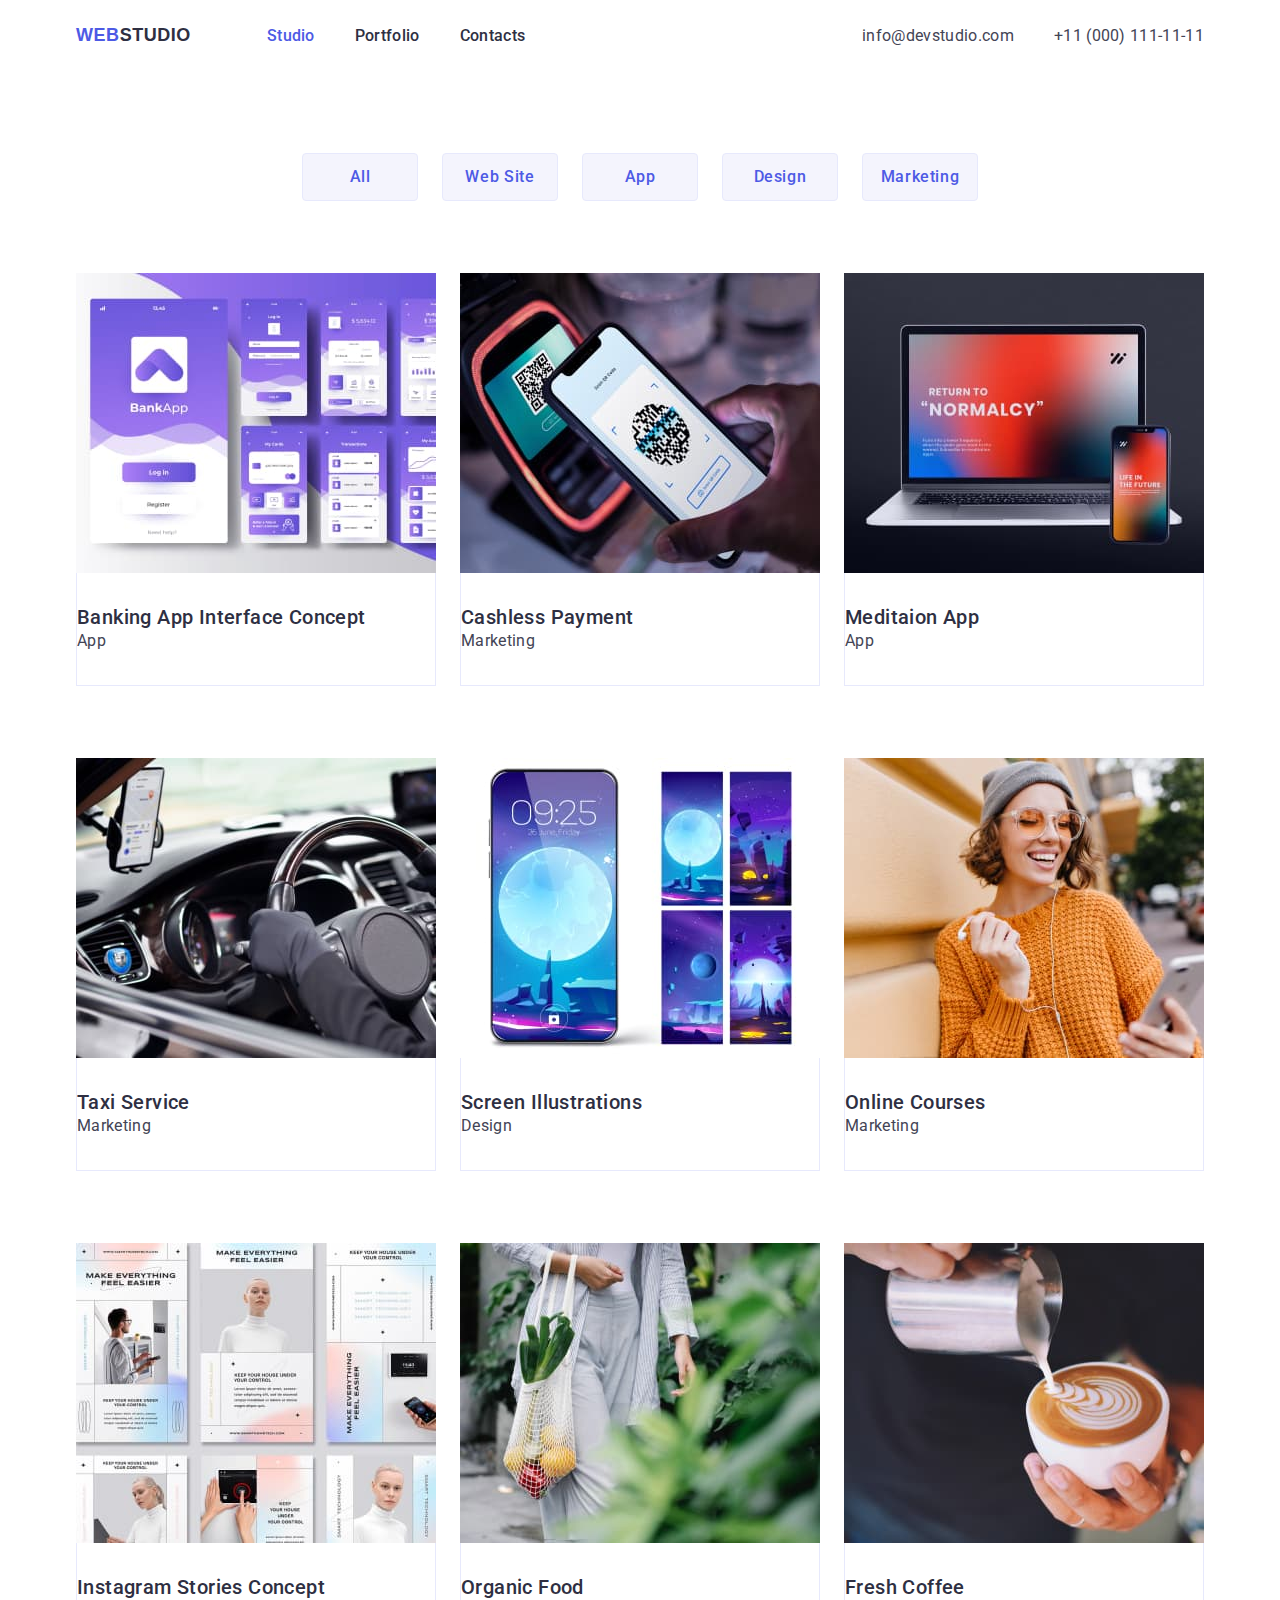
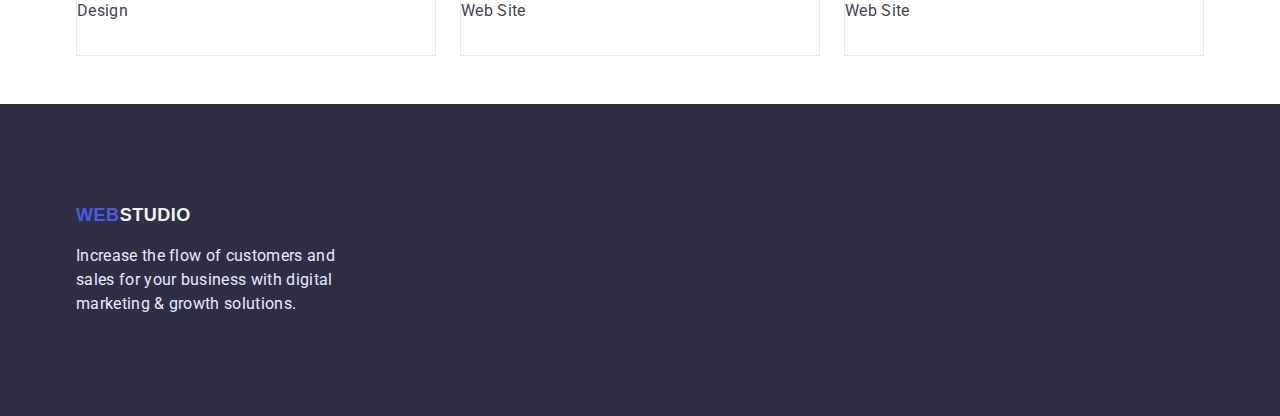
==== portfolio.html @ 5749888b "Initial commit" ====
<!DOCTYPE html>
<html lang="en">
  <head>
    <meta charset="UTF-8" />
    <meta http-equiv="X-UA-Compatible" content="IE=edge" />
    <meta name="viewport" content="width=device-width, initial-scale=1.0" />
    <title>Web Studio</title>
    <link rel="preconnect" href="https://fonts.googleapis.com" />
    <link rel="preconnect" href="https://fonts.gstatic.com" crossorigin />
    <link
      href="https://fonts.googleapis.com/css2?family=Raleway:wght@800&family=Roboto:wght@400;500;700;900&display=swap"
      rel="stylesheet"
    />
    <link
      rel="stylesheet"
      href="https://cdnjs.cloudflare.com/ajax/libs/modern-normalize/1.0.0/modern-normalize.min.css"
    />
    <!-- modern-normalize -->
    <link
      rel="stylesheet"
      href="https://cdn.jsdelivr.net/npm/modern-normalize@1.1.0/modern-normalize.min.css"
    />
    <!-- customs-styles -->
    <link rel="stylesheet" href="./css/styles.css" />
  </head>

  <body>
    <header>
      <!--Navigation-->
      <div class="container-navigation container">
        <!--Navigation-->
        <nav class="navigation">
          <a href="index.html" class="link logo-dark">
            <span class="logo-web">WEB</span>STUDIO</a
          >
          <ul class="list menu">
            <li class="menu-item">
              <a class="menu-link link current" href="index.html">Studio</a>
            </li>
            <li class="menu-item">
              <a class="menu-link link" href="portfolio.html">Portfolio</a>
            </li>
            <li class="menu-item">
              <a class="menu-link link" href="">Contacts</a>
            </li>
          </ul>
        </nav>

        <!--Contact-->
        <div class="contact">
          <a class="link contact-link" href="mailto:info@devstudio.com"
            >info@devstudio.com</a
          >
          <a class="link contact-link" href="tel:+110001111111"
            >+11 (000) 111-11-11</a
          >
        </div>
      </div>
    </header>
    <main>
      <h1 class="visually-hidden">our projects</h1>
      <section>
        <!-- filter -->
        <div class="container">
          <ul class="list button-list">
            <li class="button-item">
              <button type="button" class="button-portfolio">All</button>
            </li>
            <li class="button-item">
              <button type="button" class="button-portfolio">Web Site</button>
            </li>
            <li class="button-item">
              <button type="button" class="button-portfolio">App</button>
            </li>
            <li class="button-item">
              <button type="button" class="button-portfolio">Design</button>
            </li>
            <li class="button-item">
              <button type="button" class="button-portfolio">Marketing</button>
            </li>
          </ul>
        </div>
        <!-- finger -->
        <div class="container">
          <ul class="list works-list">
            <!-- rov 1 -->

            <li class="works-item">
              <img
                class="works-img"
                src="img/project_card1_img1.jpg"
                width="360"
                alt="banking concept"
              />
              <div class="works-wrapper">
                <h3 class="works-name">Banking App Interface Concept</h3>
                <p class="works-product">App</p>
              </div>
            </li>
            <li class="works-item">
              <img
                class="works-img"
                src="img/project_card1_img2.jpg"
                width="360"
                alt="cashless payment"
              />
              <div class="works-wrapper">
                <h3 class="works-name">Cashless Payment</h3>
                <p class="works-product">Marketing</p>
              </div>
            </li>
            <li class="works-item">
              <img
                class="works-img"
                src="img/project_card1_img3.jpg"
                width="360"
                alt="meditaion app"
              />
              <div class="works-wrapper">
                <h3 class="works-name">Meditaion App</h3>
                <p class="works-product">App</p>
              </div>
            </li>

            <!-- rov 2 -->

            <li class="works-item">
              <img
                class="works-img"
                src="img/project_card2_img1.jpg"
                width="360"
                alt="taxi service"
              />
              <div class="works-wrapper">
                <h3 class="works-name">Taxi Service</h3>
                <p class="works-product">Marketing</p>
              </div>
            </li>
            <li class="works-item">
              <img
                class="works-img"
                src="img/project_card2_img2.jpg"
                width="360"
                alt="screen illustrations"
              />
              <div class="works-wrapper">
                <h3 class="works-name">Screen Illustrations</h3>
                <p class="works-product">Design</p>
              </div>
            </li>
            <li class="works-item">
              <img
                class="works-img"
                src="img/project_card2_img3.jpg"
                width="360"
                alt="online courses"
              />
              <div class="works-wrapper">
                <h3 class="works-name">Online Courses</h3>
                <p class="works-product">Marketing</p>
              </div>
            </li>

            <!-- rov 3 -->

            <li class="works-item">
              <img
                class="works-img"
                src="img/project_card3_img1.jpg"
                width="360"
                alt="instagram concept"
              />
              <div class="works-wrapper">
                <h3 class="works-name">Instagram Stories Concept</h3>
                <p class="works-product">Design</p>
              </div>
            </li>
            <li class="works-item">
              <img
                class="works-img"
                src="img/project_card3_img2.jpg"
                width="360"
                alt="organic food"
              />
              <div class="works-wrapper">
                <h3 class="works-name">Organic Food</h3>
                <p class="works-product">Web Site</p>
              </div>
            </li>
            <li class="works-item">
              <img
                class="works-img"
                src="img/project_card3_img3.jpg"
                width="360"
                alt="fresh coffee"
              />
              <div class="works-wrapper">
                <h3 class="works-name">Fresh Coffee</h3>
                <p class="works-product">Web Site</p>
              </div>
            </li>
          </ul>
        </div>
      </section>
    </main>
    <!--Footer-->

    <footer class="footer-background">
      <div class="container">
        <a href="index.html" class="link logo-light">
          <span class="logo-web">WEB</span>STUDIO</a
        >

        <p class="footer-text">
          Increase the flow of customers and sales for your business with
          digital marketing & growth solutions.
        </p>
      </div>
    </footer>
  </body>
</html>
---- css/styles.css ----
/* Скасовуємо підкреслення у посилань */
  .link {
     text-decoration: none;
    }
 
    /* Прибираємо маркер */
  .list {
      list-style: none;
       }
:root{
    --primary-brand: #4D5AE5;
    --dark: #2E2F42;
    --success: #31D0AA;
    --text: #434455;
    --subtle-text: #8E8F99;
    --accent: #E7E9FC;
    --light: #F4F4FD;
    --button-aktive: #404bbf;
    --white-text-color: #ffffff;

    --main-font: Roboto, sans-serif;
    --secondary-font: Releway, sans-serif;


}
body{
    font-family:var(--main-font);
    background-color:var(--white-text-color);
    color:var(--text);
    font-size: 16px;
    letter-spacing: 0.02em;

}
.visually-hidden {
    position: absolute;
    width: 1px;
    height: 1px;
    margin: -1px;
    border: 0;
    padding: 0;

    white-space: nowrap;
    clip-path: inset(100%);
    clip: rect(0 0 0 0);
    overflow: hidden;
}
h1,h2,h3,h4,p{
    margin-top: 0;
    margin-bottom: 0;
}
ul,ol{
    margin-top: 0;
    margin-bottom: 0;
    padding-left: 0;
}
img {
    display: block;
}
 button{
    cursor: pointer;
 }
.container{
    width: 1158px;
    margin-left: auto;
    margin-right: auto;
    padding-left: 15px;
    padding-right: 15px;
}
/* logo */
 .logo-web {
    font-family:var(--secondary-font);
        font-weight: 800;
        font-size: 18px;
        line-height: 1.33;
        display: flex;
        align-items: center;
        letter-spacing: 0.03em;
        text-transform: uppercase;
  color:var(--primary-brand);
}
.logo-dark {
        font-family:var(--secondary-font);
            font-weight: 800;
            font-size: 18px;
            line-height: 1.33;
            display: flex;
            align-items: center;
            letter-spacing: 0.03em;
            text-transform: uppercase;
    color:var(--dark);
margin-right: 76px;
padding-top: 24px;
padding-bottom: 24px;
}
.logo-dark:hover,
.logo-dark:focus{
    color:var(--primary-brand);
}
.logo-light {
        font-family:var(--secondary-font);
            font-weight: 800;
            font-size: 18px;
            line-height: 1.33;
            display: flex;
            align-items: center;
            letter-spacing: 0.03em;
            text-transform: uppercase;
    color:var(--light);
    padding-top: 100px;
    padding-left: auto;
}
.logo-light:hover,
.logo-light:focus{
    color: var(--primary-brand);
}

.page-header {



}
 /* < !--Navigation--> */
 .container-navigation{
    display: flex;
    align-items: center;


 }
.navigation {
    display: flex;
    align-items: center;
    margin-right: auto;
}



.menu {
    font-weight: 500;
    font-size: 16px;
    line-height: 1.5;

    letter-spacing: 0.02em;

    color:var(--dark);
    display: flex;
    gap: 40px;}


.menu-item {
    display: inline-block; 
 


}



 .menu-link {
    display: block;
    padding-top: 24px;
    padding-bottom: 24px;
    font-weight: 500;
    font-size: 16px;
    line-height: 1.5;
    letter-spacing: 0.02em;

    color:var(--dark);}

.menu-link:hover,
.menu-link:focus { 

    color:var(--primary-brand);}
.current{
    color: var(--primary-brand);
}    
 

    
/* < !--Contact--> */
.contact{
    display: flex;
    align-items: center;
    gap: 40px;
}
.contact-link {
    font-weight: 400;
    font-size: 16px;
    line-height: 1.5;
    letter-spacing: 0.02em;
     color:var(--text); 
  padding-top: 24px;
  padding-bottom: 24px;
}

.contact-link:hover,
.contact-link:focus {

  color:var(--primary-brand);} 



.contact-phone-number {}
.contact-mail{}

/* < !--Section--> */
.hero{
    background-color:var(--dark);
}
.hero-title {
    font-weight: 700;
    font-size: 56px;
    line-height: 1.1;
    padding-top: 188px;
    width: 496px;
    margin-left: auto;
    margin-right: auto;
    
    

    text-align: center;
    letter-spacing: 0.02em;

    color:var(--white-text-color);}

   
    .hero-btn{
        font-family: inherit;
        margin-top: 40px;
        margin-left: auto;
        margin-right: auto;
        
        
        font-weight: 500;
            font-size: 16px;
            line-height: 1.2;
            display: flex;
            align-items: center;
            letter-spacing: 0.04em;
            color:var(--white-text-color);
            display: flex;
            

        flex-direction: row;
        align-items: flex-start;
         padding: 16px 32px; 
        gap: 10px;
        background-color:var(--primary-brand);
        box-shadow: 0px 4px 4px rgba(0, 0, 0, 0.15);
        border-radius: 4px;}
    .hero-btn:hover,
    .hero-btn:focus{
        background-color:var(--button-aktive);
        box-shadow: 0px 1px 6px rgba(46, 47, 66, 0.08), 0px 1px 1px rgba(46, 47, 66, 0.16), 0px 2px 1px rgba(46, 47, 66, 0.08);}
    .hero-btn:active{
        background-color:var(--button-aktive);
        box-shadow: 0px 4px 4px rgba(0, 0, 0, 0.15);}
         /* < !--Section1--> */
.list-container{
    display: flex;
    margin-top: 120px;
    align-items: center;
    gap: 24px;
}
        
                 .features-item {}
        
                 .features {
                    font-weight: 500;
                    font-size: 20px;
                    line-height: 1.2;
                    letter-spacing: 0.02em;
                    color:var(--dark);}
        
                 .features-text {
                    font-weight: 400;
                    font-size: 16px;
                    line-height: 1.5;
                    letter-spacing: 0.02em;
                    color:var(--text);
                width: 264px;}
        
                 .list-task {
                    display: flex;
                    flex-wrap: wrap;
                    gap: 24px;
                    /* padding-top: 72px; */
                    padding-bottom: 120px;
                 }
        
                 .task-img {
                 }
        
                 .team {
                    background-color:var(--light);
                 }
                 .team-wrapper{
                    background-color: #fff;
                
                     padding-top: 32px; 
                      padding-bottom: 32px; 
                      margin-bottom: 40px; 
                    border: none 
                 }
        
                 .section-title {
                    font-weight: 700;
                    font-size: 36px;
                    line-height: 1.1;
                    text-align: center; 
                    letter-spacing: 0.02em;
                    text-transform: capitalize;
                padding-top: 120px;
                padding-bottom: 72px;
                }
                .team-container{
                display: flex;
                gap: 24px;
                align-items: center;

                }
                 .team-item {}
        
                 .team-img {}
        
                 .team-name {
                    font-weight: 500;
                    font-size: 20px;
                    line-height: 1.2;
                    text-align: center;
                    letter-spacing: 0.02em;
                    color:var(--dark);
                    padding-top: 8px;
                
                }
        
                 .team-specialty {
                    
                    font-weight: 400;
                    font-size: 16px;
                    line-height: 1.5;
                    text-align: center;
                    letter-spacing: 0.02em;
                    color:var(--text);
                 ;} 
        
                 .footer-text {
                    width: 264px;
                    padding-top: 16px;
                    padding-bottom: 100px;
                    margin-left: auto
                    font-weight 400;
                    font-size: 16px;
                    line-height: 1.5;
                    letter-spacing: 0.02em;
                    color:var(--accent); 
                }
                    .footer-background {
                    background-color:  #2E2F42}

                .button-list {
                   
                display: flex;
                gap: 24px;
                justify-content: center;
                margin-top: 81px;
                margin-bottom: 72px;
                }
                .button-portfolio{
                    background:var(--light);
                    width: 116px;
                    height: 48px;
                    border: 1px solid #E7E9FC;
                    border-radius: 4px;
                    font-weight: 500;
                    font-size: 16px;
                    line-height: 24px;
                            
                           
                            
                            align-items: center;
                            text-align: center;
                            letter-spacing: 0.04em;
                        
                            color:var(--primary-brand);
                }

                .button-portfolio:hover,
                .button-portfolio:focus {
                     background-color:var(--button-aktive);
                     color:var(--white-text-color);
                }
                
                 .works-wrapper {
                    background-color: #fff;
                    box-sizing: border-box;
                    padding-top: 32px;
                    padding-bottom: 32px;
                    margin-bottom: 48px;
                    border: 1px solid #E7E9FC;
                    border-top: none;


                 }
                .works-list{
                    display: flex;
                    flex-wrap: wrap;
                    gap: 24px;




                }
                 .works-item {}
                
                .works-img {}

                 .works-name {
                    font-weight: 500;
                    font-size: 20px;
                    line-height: 1.2;
                
                    letter-spacing: 0.02em;
                    color:var(--dark);}
                
                .works-product {
                    font-weight: 400;
                    font-size: 16px;
                    line-height: 1.5;

                    letter-spacing: 0.02em;
                    color:var(--text);}
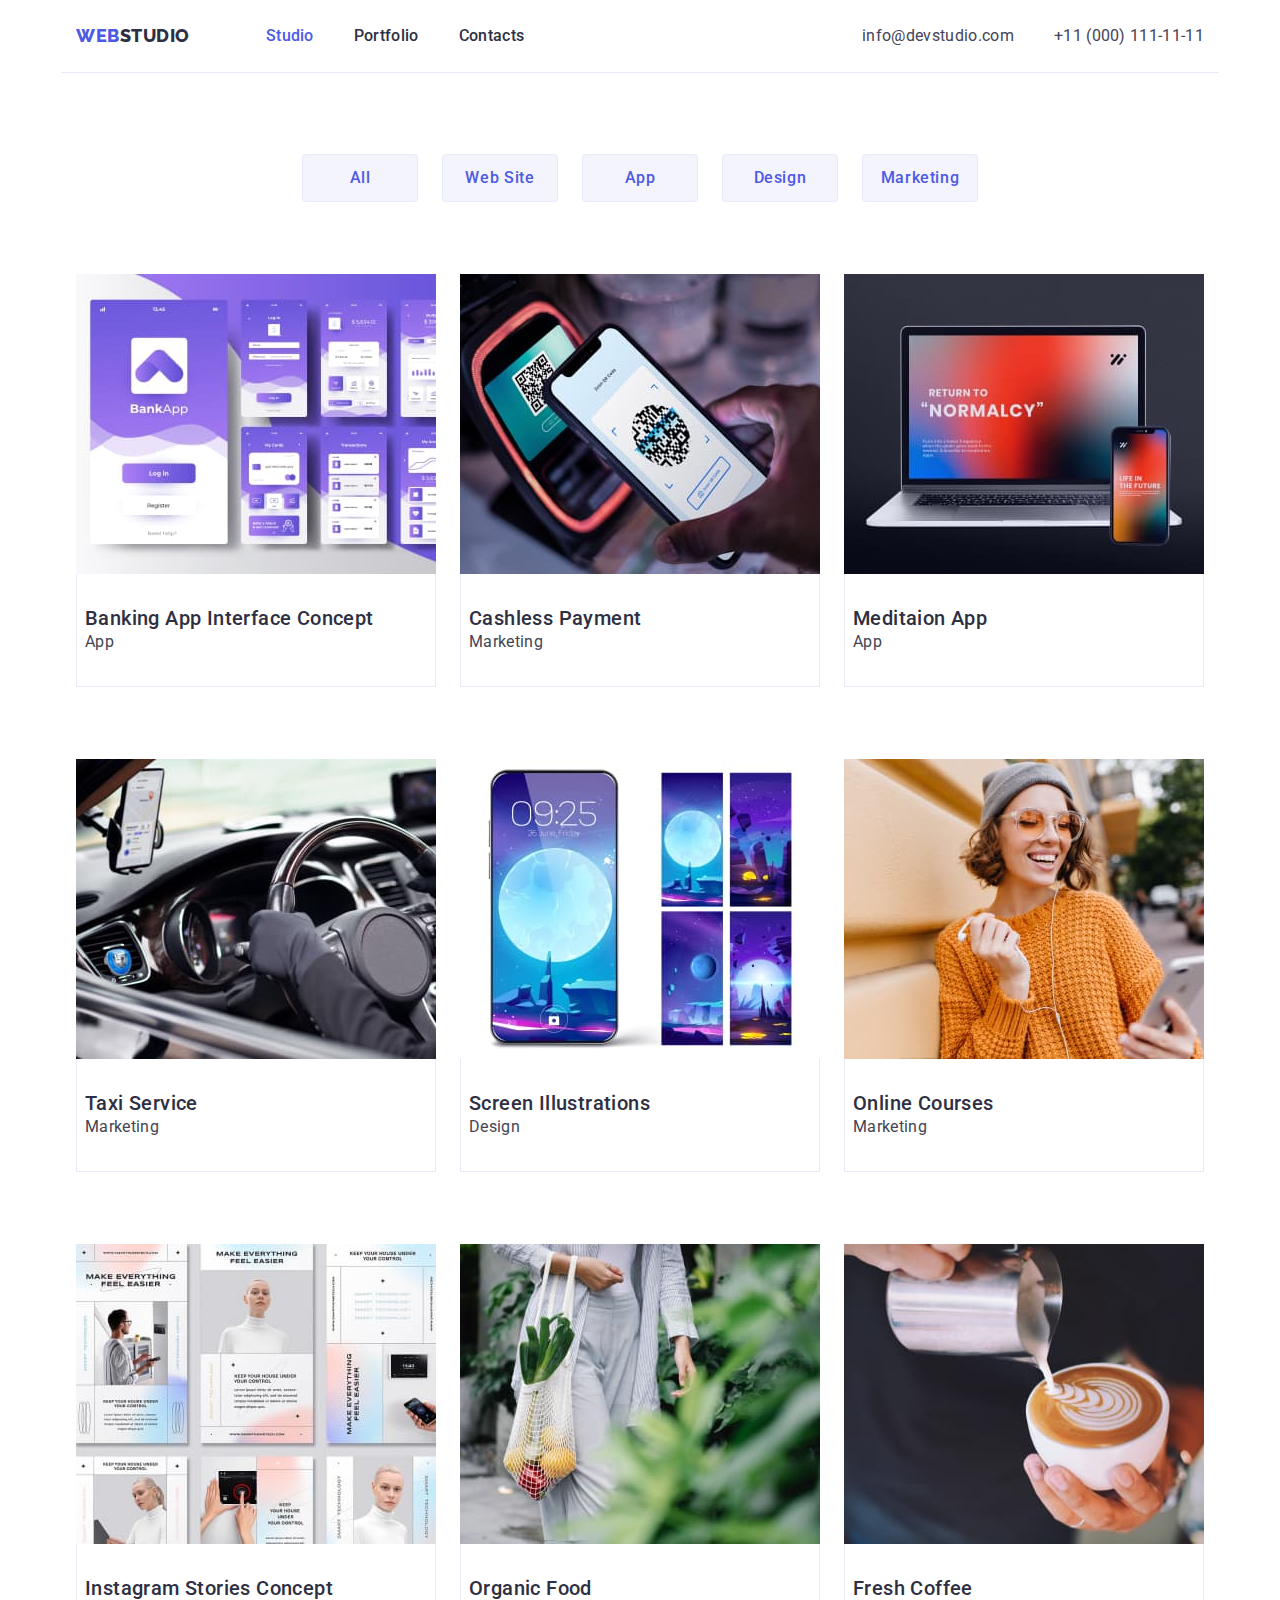
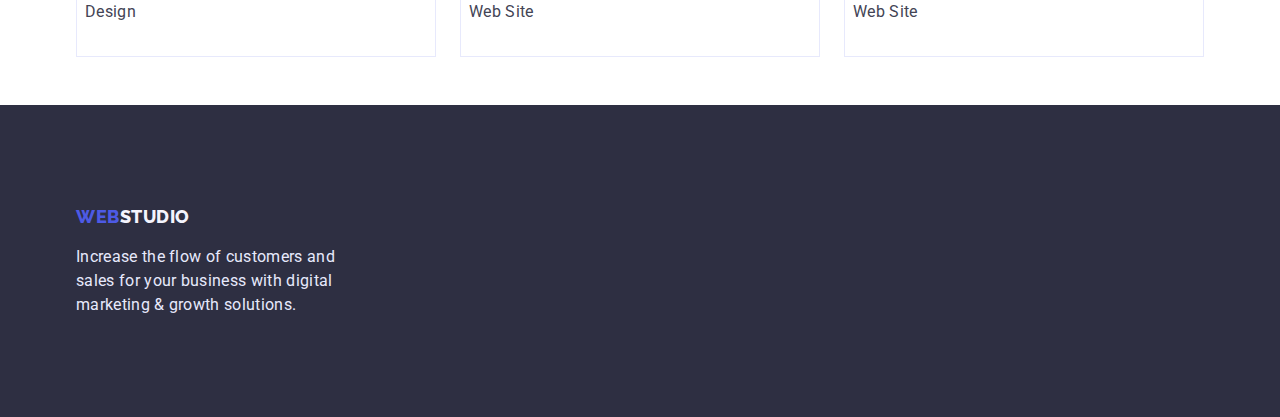
==== commit 53589143: "hw-3 new" ====
--- a/portfolio.html
+++ b/portfolio.html
@@ -11,15 +11,12 @@
       href="https://fonts.googleapis.com/css2?family=Raleway:wght@800&family=Roboto:wght@400;500;700;900&display=swap"
       rel="stylesheet"
     />
+    <!-- modern-normalize -->
     <link
       rel="stylesheet"
       href="https://cdnjs.cloudflare.com/ajax/libs/modern-normalize/1.0.0/modern-normalize.min.css"
     />
-    <!-- modern-normalize -->
-    <link
-      rel="stylesheet"
-      href="https://cdn.jsdelivr.net/npm/modern-normalize@1.1.0/modern-normalize.min.css"
-    />
+
     <!-- customs-styles -->
     <link rel="stylesheet" href="./css/styles.css" />
   </head>
--- a/css/styles.css
+++ b/css/styles.css
@@ -19,7 +19,7 @@
     --white-text-color: #ffffff;
 
     --main-font: Roboto, sans-serif;
-    --secondary-font: Releway, sans-serif;
+    --secondary-font: Raleway, sans-serif;
 
 
 }
@@ -52,12 +52,21 @@
     margin-top: 0;
     margin-bottom: 0;
     padding-left: 0;
+    list-style: none;
 }
 img {
     display: block;
+    max-width: 100%;
+    height: auto;
 }
  button{
+    display: block;
     cursor: pointer;
+    border: none;
+ }
+ .section{
+    padding-top: 120px;
+    padding-bottom: 120px;
  }
 .container{
     width: 1158px;
@@ -68,14 +77,7 @@
 }
 /* logo */
  .logo-web {
-    font-family:var(--secondary-font);
-        font-weight: 800;
-        font-size: 18px;
-        line-height: 1.33;
-        display: flex;
-        align-items: center;
-        letter-spacing: 0.03em;
-        text-transform: uppercase;
+ 
   color:var(--primary-brand);
 }
 .logo-dark {
@@ -123,6 +125,7 @@
  .container-navigation{
     display: flex;
     align-items: center;
+    border-bottom: 1px solid #E7E9FC;
 
 
  }
@@ -205,12 +208,13 @@
 /* < !--Section--> */
 .hero{
     background-color:var(--dark);
+    padding: 188px 0;
+    text-align: center;
 }
 .hero-title {
     font-weight: 700;
     font-size: 56px;
     line-height: 1.1;
-    padding-top: 188px;
     width: 496px;
     margin-left: auto;
     margin-right: auto;
@@ -246,7 +250,8 @@
         gap: 10px;
         background-color:var(--primary-brand);
         box-shadow: 0px 4px 4px rgba(0, 0, 0, 0.15);
-        border-radius: 4px;}
+        border-radius: 4px;
+    border: none;}
     .hero-btn:hover,
     .hero-btn:focus{
         background-color:var(--button-aktive);
@@ -257,8 +262,7 @@
          /* < !--Section1--> */
 .list-container{
     display: flex;
-    margin-top: 120px;
-    align-items: center;
+    padding-top: 120px;
     gap: 24px;
 }
         
@@ -272,21 +276,27 @@
                     color:var(--dark);}
         
                  .features-text {
+                    padding-top: 8px;
                     font-weight: 400;
                     font-size: 16px;
                     line-height: 1.5;
                     letter-spacing: 0.02em;
                     color:var(--text);
-                width: 264px;}
+                    width: 264px;}
         
                  .list-task {
                     display: flex;
                     flex-wrap: wrap;
                     gap: 24px;
                     /* padding-top: 72px; */
+                    /* padding-bottom: 120px; */
+                 }
+                .task{
+                    padding-top: 120px;
                     padding-bottom: 120px;
-                 }
-        
+
+
+                }
                  .task-img {
                  }
         
@@ -298,7 +308,7 @@
                 
                      padding-top: 32px; 
                       padding-bottom: 32px; 
-                      margin-bottom: 40px; 
+                      /* margin-bottom: 40px;  */
                     border: none 
                  }
         
@@ -309,16 +319,21 @@
                     text-align: center; 
                     letter-spacing: 0.02em;
                     text-transform: capitalize;
-                padding-top: 120px;
+                 padding-top: 120px; 
                 padding-bottom: 72px;
                 }
                 .team-container{
                 display: flex;
                 gap: 24px;
                 align-items: center;
-
-                }
-                 .team-item {}
+                padding-bottom: 120px;
+
+                }
+                 .team-item {
+                    background: #FFFFFF;
+                        box-shadow: 0px 1px 6px rgba(46, 47, 66, 0.08), 0px 1px 1px rgba(46, 47, 66, 0.16), 0px 2px 1px rgba(46, 47, 66, 0.08);
+                        border-radius: 0px 0px 4px 4px;
+                 }
         
                  .team-img {}
         
@@ -391,14 +406,14 @@
                 }
                 
                  .works-wrapper {
-                    background-color: #fff;
+                    background-color:var(--white-text-color);
                     box-sizing: border-box;
                     padding-top: 32px;
                     padding-bottom: 32px;
                     margin-bottom: 48px;
-                    border: 1px solid #E7E9FC;
+                    border: 1px solid var(--accent);
                     border-top: none;
-
+                    
 
                  }
                 .works-list{
@@ -415,6 +430,8 @@
                 .works-img {}
 
                  .works-name {
+                    display: inline;
+                    padding-left: 8px;
                     font-weight: 500;
                     font-size: 20px;
                     line-height: 1.2;
@@ -423,6 +440,7 @@
                     color:var(--dark);}
                 
                 .works-product {
+                    padding-left: 8px;
                     font-weight: 400;
                     font-size: 16px;
                     line-height: 1.5;
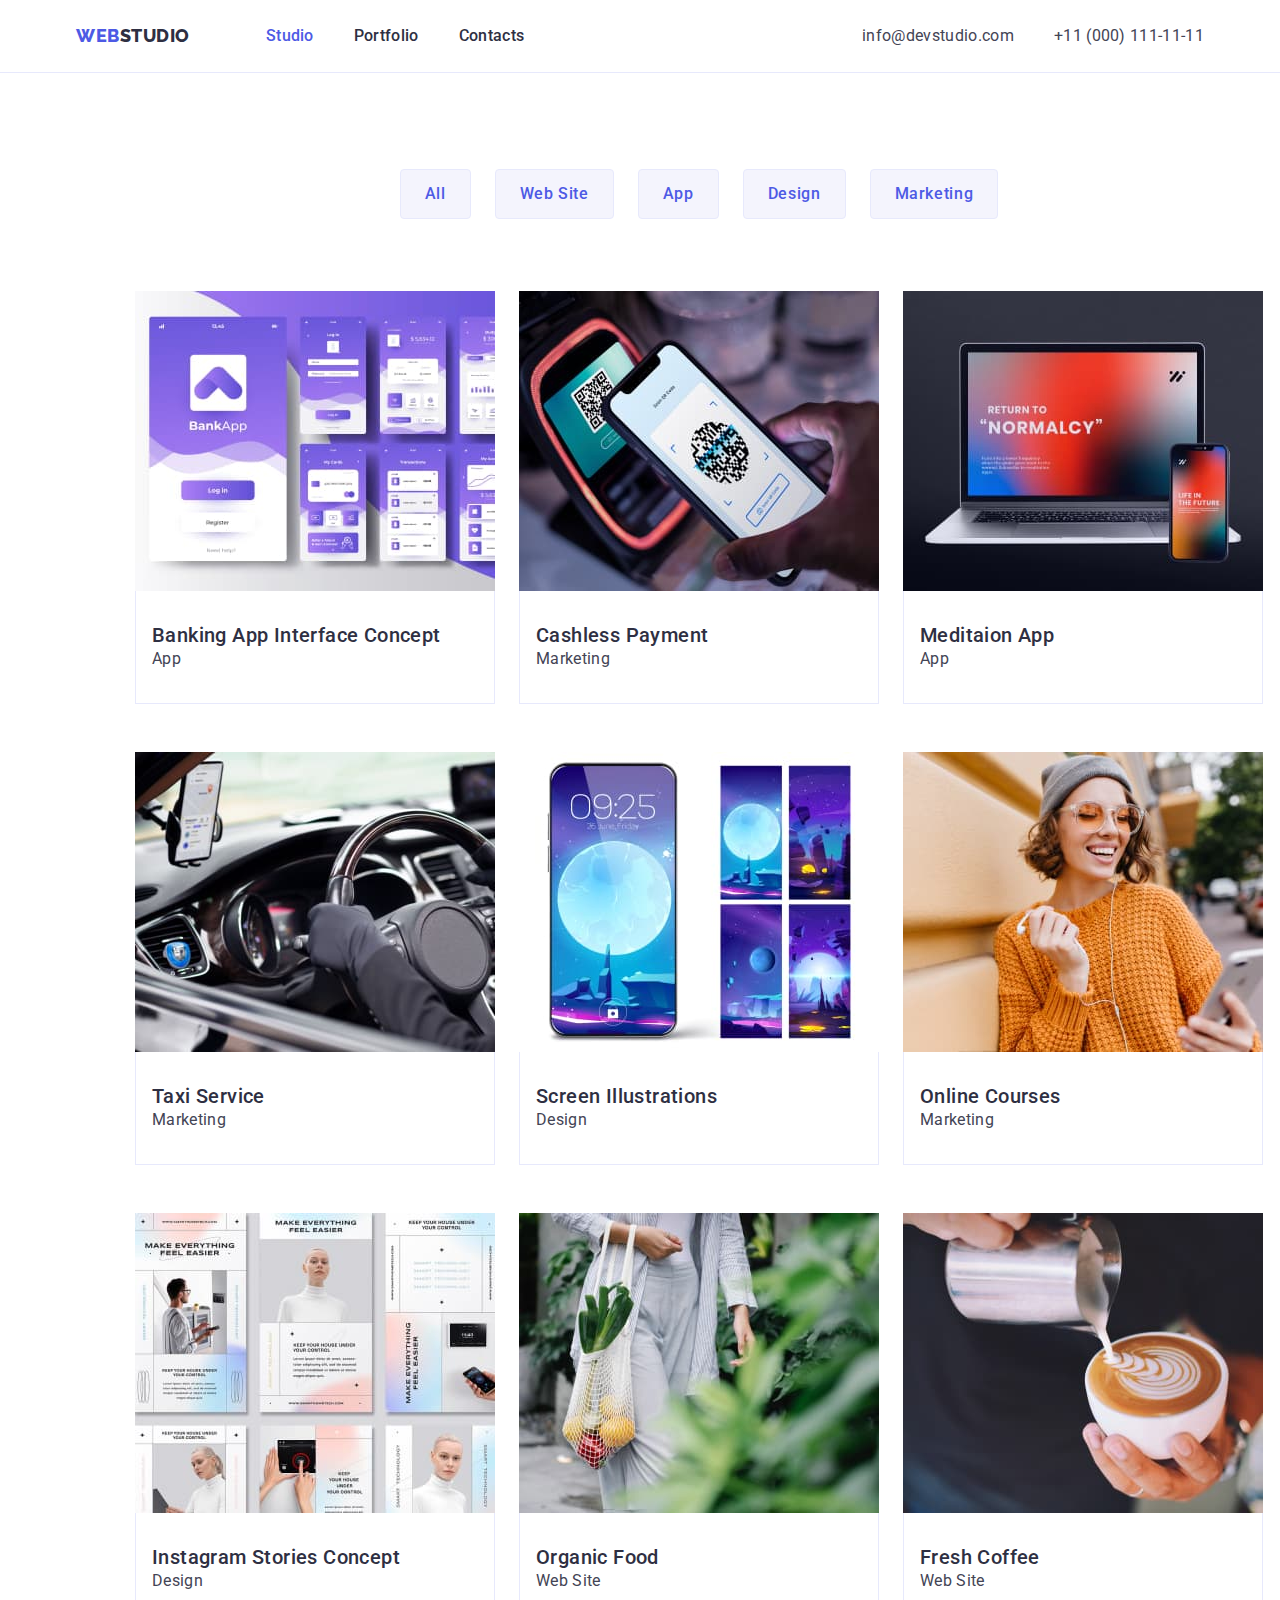
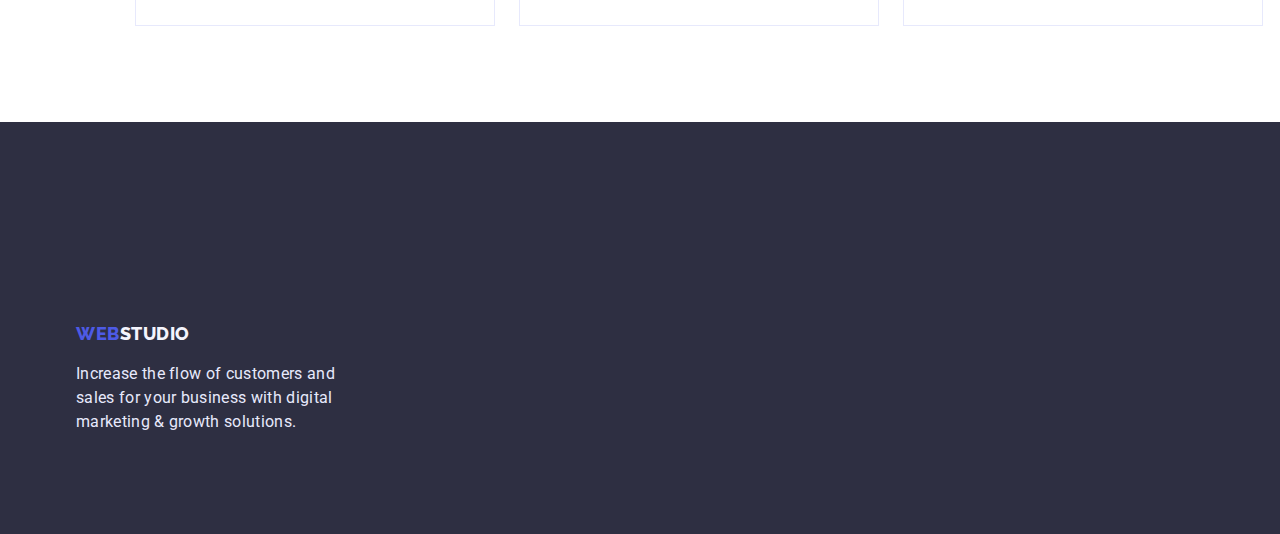
==== commit 03306cbf: "hw-3 ok" ====
--- a/portfolio.html
+++ b/portfolio.html
@@ -22,7 +22,7 @@
   </head>
 
   <body>
-    <header>
+    <header class="header-navigation">
       <!--Navigation-->
       <div class="container-navigation container">
         <!--Navigation-->
@@ -56,7 +56,7 @@
     </header>
     <main>
       <h1 class="visually-hidden">our projects</h1>
-      <section>
+      <section class="section-portfolio">
         <!-- filter -->
         <div class="container">
           <ul class="list button-list">
@@ -76,9 +76,9 @@
               <button type="button" class="button-portfolio">Marketing</button>
             </li>
           </ul>
-        </div>
-        <!-- finger -->
-        <div class="container">
+
+          <!-- finger -->
+
           <ul class="list works-list">
             <!-- rov 1 -->
 
--- a/css/styles.css
+++ b/css/styles.css
@@ -65,8 +65,8 @@
     border: none;
  }
  .section{
-    padding-top: 120px;
-    padding-bottom: 120px;
+    padding: 120px 0;
+    
  }
 .container{
     width: 1158px;
@@ -125,10 +125,12 @@
  .container-navigation{
     display: flex;
     align-items: center;
-    border-bottom: 1px solid #E7E9FC;
-
-
- }
+     }
+.header-navigation{
+border-bottom: 1px solid #E7E9FC;
+}
+
+
 .navigation {
     display: flex;
     align-items: center;
@@ -260,9 +262,9 @@
         background-color:var(--button-aktive);
         box-shadow: 0px 4px 4px rgba(0, 0, 0, 0.15);}
          /* < !--Section1--> */
-.list-container{
+.features-list{
     display: flex;
-    padding-top: 120px;
+    
     gap: 24px;
 }
         
@@ -276,7 +278,7 @@
                     color:var(--dark);}
         
                  .features-text {
-                    padding-top: 8px;
+                    margin-top: 8px;
                     font-weight: 400;
                     font-size: 16px;
                     line-height: 1.5;
@@ -288,12 +290,11 @@
                     display: flex;
                     flex-wrap: wrap;
                     gap: 24px;
-                    /* padding-top: 72px; */
-                    /* padding-bottom: 120px; */
+                  
                  }
                 .task{
-                    padding-top: 120px;
-                    padding-bottom: 120px;
+                    padding-top: 0;
+                
 
 
                 }
@@ -304,12 +305,12 @@
                     background-color:var(--light);
                  }
                  .team-wrapper{
-                    background-color: #fff;
+                    
                 
                      padding-top: 32px; 
                       padding-bottom: 32px; 
-                      /* margin-bottom: 40px;  */
-                    border: none 
+                    
+                    
                  }
         
                  .section-title {
@@ -319,18 +320,18 @@
                     text-align: center; 
                     letter-spacing: 0.02em;
                     text-transform: capitalize;
-                 padding-top: 120px; 
-                padding-bottom: 72px;
-                }
-                .team-container{
+                 
+                margin-bottom:  72px;
+                }
+                .team-list{
                 display: flex;
                 gap: 24px;
-                align-items: center;
-                padding-bottom: 120px;
+                
+               
 
                 }
                  .team-item {
-                    background: #FFFFFF;
+                    background-color: #FFFFFF;
                         box-shadow: 0px 1px 6px rgba(46, 47, 66, 0.08), 0px 1px 1px rgba(46, 47, 66, 0.16), 0px 2px 1px rgba(46, 47, 66, 0.08);
                         border-radius: 0px 0px 4px 4px;
                  }
@@ -338,13 +339,14 @@
                  .team-img {}
         
                  .team-name {
+                    margin-bottom: 8px;
                     font-weight: 500;
                     font-size: 20px;
                     line-height: 1.2;
                     text-align: center;
                     letter-spacing: 0.02em;
                     color:var(--dark);
-                    padding-top: 8px;
+                   
                 
                 }
         
@@ -360,37 +362,41 @@
         
                  .footer-text {
                     width: 264px;
-                    padding-top: 16px;
-                    padding-bottom: 100px;
-                    margin-left: auto
-                    font-weight 400;
+                    margin-top: 16px;
+                  
                     font-size: 16px;
                     line-height: 1.5;
                     letter-spacing: 0.02em;
                     color:var(--accent); 
                 }
                     .footer-background {
-                    background-color:  #2E2F42}
+                    background-color:  #2E2F42;
+                    padding: 100px 0;
+            
+                }
+                .section-portfolio{
+                    padding: 96px 120px;
+                }
 
                 .button-list {
                    
                 display: flex;
                 gap: 24px;
                 justify-content: center;
-                margin-top: 81px;
+                
                 margin-bottom: 72px;
                 }
                 .button-portfolio{
                     background:var(--light);
-                    width: 116px;
-                    height: 48px;
+                    /* width: 116px;
+                    height: 48px; */
                     border: 1px solid #E7E9FC;
                     border-radius: 4px;
                     font-weight: 500;
                     font-size: 16px;
                     line-height: 24px;
                             
-                           
+                    padding: 12px 24px;
                             
                             align-items: center;
                             text-align: center;
@@ -406,11 +412,8 @@
                 }
                 
                  .works-wrapper {
-                    background-color:var(--white-text-color);
-                    box-sizing: border-box;
-                    padding-top: 32px;
-                    padding-bottom: 32px;
-                    margin-bottom: 48px;
+                    padding: 32px 16px;
+                    
                     border: 1px solid var(--accent);
                     border-top: none;
                     
@@ -419,7 +422,7 @@
                 .works-list{
                     display: flex;
                     flex-wrap: wrap;
-                    gap: 24px;
+                    gap:48px 24px;
 
 
 
@@ -431,7 +434,7 @@
 
                  .works-name {
                     display: inline;
-                    padding-left: 8px;
+                    margin-bottom: 8px;
                     font-weight: 500;
                     font-size: 20px;
                     line-height: 1.2;
@@ -440,7 +443,7 @@
                     color:var(--dark);}
                 
                 .works-product {
-                    padding-left: 8px;
+                   
                     font-weight: 400;
                     font-size: 16px;
                     line-height: 1.5;
